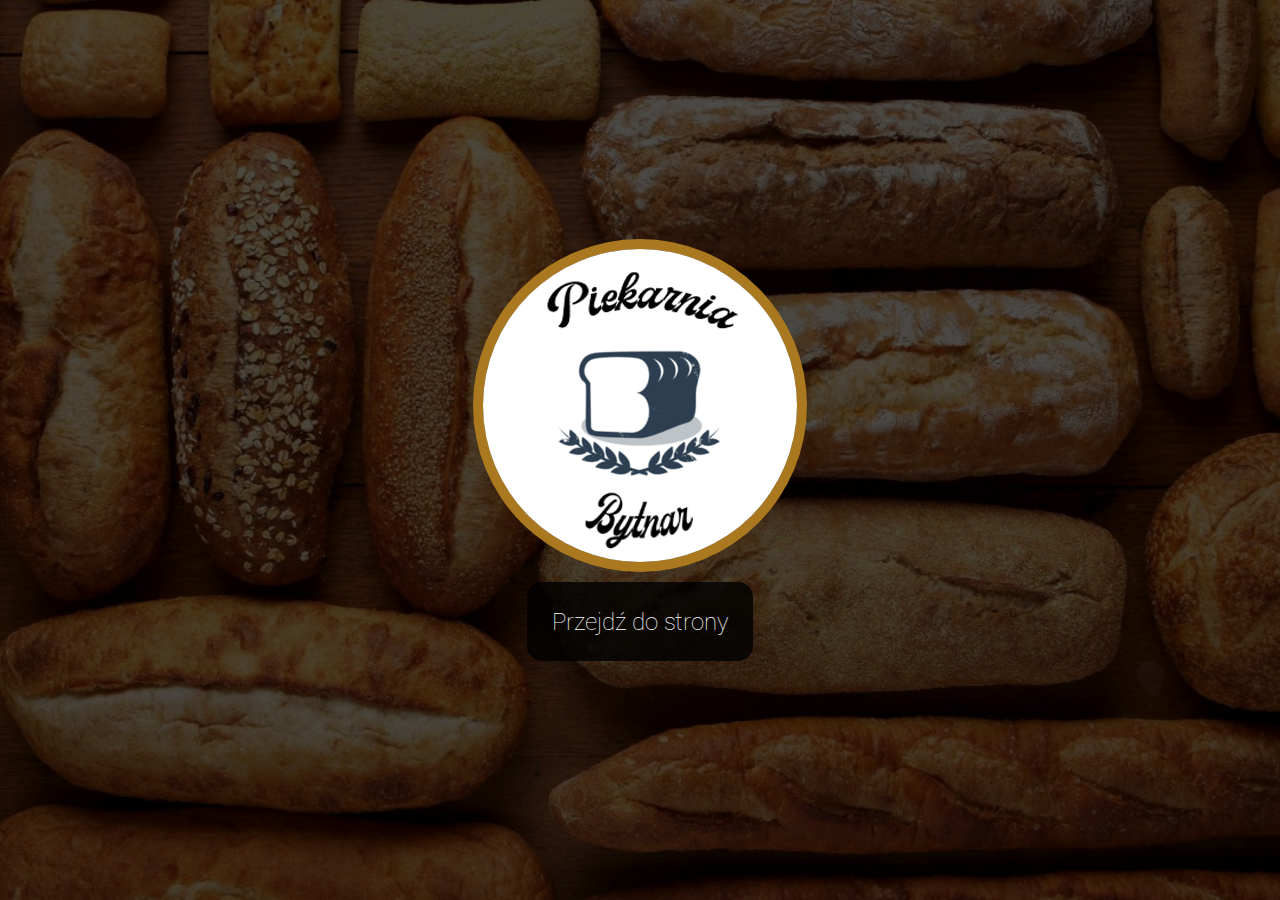
==== index.html @ 79db2005 "Content, footer" ====
<!DOCTYPE html>
<html lang="en">

<head>
    <meta charset="UTF-8">
    <meta name="viewport" content="width=device-width, initial-scale=1.0">
    <meta http-equiv="X-UA-Compatible" content="ie=edge">
    <link rel="stylesheet" href="css/style.css">
    <link rel="stylesheet" href="css/fontello.css">
    <title>Piekarnia "Bytnar"</title>
</head>
<div id="coverImage">
    <div id="blackCurtain">
        <img src="img/logoChlebKwadrat.png" alt="Logo" id="logoImage">
        <div id="moveToPage">Przejdź do strony</div>
    </div>
</div>

<div id="container">
    <div id="slider">
        <img src="img/logoChlebKwadrat.png" alt="Logo" id="sliderLogo">
        <div id="photo1"></div>
        <div id="photo2"></div>
    </div>
    <nav>
        <div id="menu">
            <ul>
                <li><a href="ofirmie.html">O firmie</a></li>
                <li><a href="oferta.html">Oferta</a></li>
                <li><a href="galeria.html">Galeria</a></li>
                <li><a href="kontakt.html">Kontakt</a></li>
            </ul>
        </div>
    </nav>
    <div id="content">
        Lorem ipsum dolor sit amet consectetur adipisicing elit. Sequi ad temporibus deserunt veniam quo laborum magnam perspiciatis, rem impedit eum, molestias magni dignissimos? Nam maxime provident veniam, consectetur rem vitae!
        Eum assumenda cumque sint consectetur, sequi expedita iusto! Numquam at, aliquid ducimus excepturi aut nesciunt corrupti libero alias inventore impedit doloremque, error vero enim aperiam maiores architecto, ullam ut ipsa!
        Quae rerum, asperiores sit necessitatibus debitis, voluptatem ea quia minus minima nesciunt dignissimos perferendis dolor, maiores odit ipsa cum delectus provident magnam! Ipsam voluptas expedita est dolore, ratione impedit totam?
        Porro voluptatem labore saepe est quis quae officiis, debitis iste repellat itaque voluptate alias voluptatibus, fuga delectus ullam eum distinctio numquam sint perspiciatis, placeat odio ipsam necessitatibus. Laudantium, nisi obcaecati.
        Odit consequuntur optio error ea velit iusto ratione aliquid omnis ab magnam, alias placeat perspiciatis qui facilis id unde nostrum eveniet quas. Odit ab, blanditiis quis sapiente amet eveniet suscipit.
        Nesciunt natus iure rerum consequatur nihil, veniam velit quidem cupiditate tempora eaque tempore. Autem, culpa eligendi! Ipsum nulla error id voluptates quod obcaecati perspiciatis sapiente enim autem quam, quas libero.
        Voluptas laboriosam, alias, repellat porro earum, obcaecati placeat debitis dolores culpa harum quasi cumque praesentium commodi aut deleniti vero possimus! Maiores dolorem molestias labore rem eaque aut nostrum facere minus?
        Ipsam voluptatibus dolorem laudantium repudiandae delectus, odit, nobis aperiam exercitationem eveniet cumque molestiae officia obcaecati aut tempore quam eos labore fugiat mollitia sunt accusantium unde! Deleniti maxime recusandae ut doloribus!
        Sunt nostrum, magnam illum, dignissimos itaque perferendis reprehenderit quas explicabo et iure nesciunt? Explicabo quod facere a consectetur maxime vitae laudantium esse quos velit debitis, sunt inventore voluptates sapiente quas?
        At quae nobis sit nihil quo maiores aliquam quam iure cupiditate eaque maxime tenetur iste deleniti ullam placeat voluptatem quisquam, ea reprehenderit quas neque unde in quod ipsa quasi? Sit?
        Natus doloremque sapiente recusandae officia porro repellat deserunt neque, ipsum non culpa eligendi consequatur ipsam, cumque expedita laborum ducimus ea provident sint rerum possimus dolor quae sed suscipit beatae? Reprehenderit.
        Aliquam ipsum voluptas aperiam optio rerum accusantium quia repudiandae fugit itaque explicabo facilis suscipit, beatae fugiat doloremque maxime repellat veniam eveniet omnis qui dolor consequatur blanditiis amet quaerat. Quas, labore!
        Obcaecati quas porro quaerat quidem earum eius expedita quisquam sunt tenetur. Soluta, illo? Quibusdam nihil, ratione minus, doloribus facilis quasi amet voluptate, et magni voluptatum voluptatem ab id hic officiis.
        Quasi nemo sequi eaque nam fuga corrupti tenetur possimus vero aut, eum omnis enim delectus doloremque voluptas totam atque nulla corporis sed at pariatur asperiores? Harum eum facilis iste quis.
        Cumque, possimus ad odio deserunt non ducimus voluptas! Omnis enim fugit suscipit voluptatem. Hic asperiores doloremque voluptatum alias ad! Non quidem architecto maiores temporibus vitae sequi reprehenderit quis quisquam quam?
        Magnam culpa necessitatibus, vel libero eveniet blanditiis adipisci expedita ad corporis quod iste possimus dolore quos corrupti est nemo minima dicta nesciunt nam sequi reprehenderit quibusdam unde non. Rem, accusantium?
        Laborum, rem. Eos eaque dignissimos qui aut deserunt, aperiam aspernatur laboriosam est perferendis placeat aliquam ipsa error culpa neque nemo provident facere unde accusamus cum dolores sequi. Quae, accusamus cupiditate.
        Exercitationem deleniti eaque autem in iusto aperiam! Sit autem est dolorem asperiores ratione hic illo, illum fugit ea officiis modi qui repellendus eos. Animi esse enim nihil illo delectus fugit?
        Vero necessitatibus officia dolore accusantium blanditiis minus laborum doloremque, aliquam nesciunt quis pariatur obcaecati. Facilis ipsum quod libero illum doloremque? Numquam id illum dolor molestias rerum facilis adipisci nobis doloribus?
        In, corrupti dolorum, voluptates id sed cumque expedita dolore debitis perspiciatis quam assumenda sit laudantium quod soluta dolor officia obcaecati qui exercitationem fugit illo nihil adipisci suscipit minima. Debitis, autem.
    </div>
    <div id="footer">
        <ul id="socialMedia">
            <li id="fb"><a href="ofirmie.html"><i class="icon-facebook"></i></a></li>
            <li id="in"><a href="oferta.html"><i class="icon-instagram"></i></a></li>
            <li id="yt"><a href="galeria.html"><i class="icon-youtube"></i></a></li>
        </ul>
        <p id="footerText">2020 &copy; Wszelkie prawa zastrzeżone. Piekarnia <q>Bytnar</q></p>
    </div>
</div>

<script src='js/app.js'></script>

</html>
---- css/style.css ----
@font-face{
	font-family: Roboto;
	src: url('../fonts/roboto/Roboto-Thin.ttf');
}

* {
	padding: 0;
	margin: 0;
	box-sizing: border-box;
	
}
#container{
	display: none;
}
@keyframes showContent{
	0%{
		opacity: 0;
	}
	100%{
		opacity: 1;
	}
}
.showContainer{
	animation-name: showContent;
	animation-duration: .5s;
	animation-fill-mode: forwards;
}
/*firstPage*/
#coverImage{
	position: absolute;
	z-index: 4;
	width: 100%;
	top: 0;
	left: 0;
	background-image: url('../img/piekarnia.jpg');
	height: 100vh;
	background-size: cover;
	background-position: center;
	background-repeat: no-repeat;
}


#blackCurtain{
	height: 100%;
	background-color: rgba(0, 0, 0, 0.7);
	display: flex;
	justify-content: center;
	align-items: center;
	flex-direction: column;
}

#logoImage{
	border: 10px rgb(170, 121, 31) solid;
	border-radius: 100%;
}

#moveToPage{
	margin-top: 10px;
	background-color: rgba(0,0,0, 0.8);
	color: white;
	padding: 25px;
	border-radius: 15px;
	font-size: 1.5em;
	font-family: Roboto;
	cursor: pointer;
	transition: .2s;
	
}

#moveToPage:hover{
	background-color: rgba(255,255,255, 0.8);
	color: black;
}

@keyframes movePage{
	0%{
		opacity: 1;
	}
	100%{
		opacity: 0;
	}
}

.move{
	animation-name: movePage;
	animation-duration: 1s;
	animation-fill-mode: forwards;
}

/*mainContent*/

#slider{
	position: relative;
	height: 30vh;
	display: flex;
	align-items: center;
	overflow: hidden;
}

@keyframes changeOpacity1{
	0%{
		opacity: 1;
	}
	50%{
		opacity: 0;
	}
	100%{
		opacity: 1;
	}
}

@keyframes changeOpacity2{
	0%{
		opacity: 0;
	}
	50%{
		opacity: 1;
	}
	100%{
		opacity: 0;
	}
}
#photo1{
	animation-name: changeOpacity1;
	animation-duration: 10s;
	animation-iteration-count: infinite;
	z-index: 2;
	position: absolute;
	width: 100%;
	background-image: url('../img/photo1.jpg');
	height: 100%;
	background-size: cover;
	background-repeat: no-repeat;
}

#photo2{
	animation-name: changeOpacity2;
	animation-duration: 10s;
	animation-iteration-count: infinite;
	z-index: 1;
	width: 100%;
	position: absolute;
	background-image: url('../img/photo2.jpeg');
	height: 100%;
	background-size: cover;
	background-repeat: no-repeat;
}


#sliderLogo{
	z-index: 3;
	border: 10px rgb(170, 121, 31) solid;
	border-radius: 100%;
	width: 170px;
	margin-left: 5vw;
}

/*menu*/

#menu > ul{
	flex-wrap: wrap;
	list-style-type: none;
	display: flex;
	width: 100%;
	justify-content: space-evenly;
	align-items: center;
	background-color: #ecad4d;
	padding: 10px;
	box-shadow: 1px 1px 5px 0px rgba(0,0,0,0.5);
}

#menu > ul > li{
	transition: .2s;
	border-radius: 5px;
}
#menu > ul > li:hover{
	background-color: rgba(0,0,0,0.1);
	cursor: pointer;
}

#menu > ul > li > a{
	display: block;
	position: relative;
	padding: 10px 15px;
	color: white;
	font-size: 24px;
	text-decoration: none;
	font-family: Roboto;
	font-weight: bold;
}

/*content*/
#content{
	margin-top: 20px;
	width: 1200px;
	margin-left: auto;
	margin-right: auto;
	background-color: #ecad4d;
	border-radius: 5px;
	padding: 30px;
}
@media screen and (max-width: 1260px){
	#content{
		max-width: 100%;
	}
}

/*footer*/
#footer{
	background-color: rgba(0,0,0,0.9);
	width: 100%;
	bottom: 0;
	margin-top: 50px;
}

@media screen and (max-width: 800px){
	#socialMedia{
		max-width: 100%;
	}
}

#socialMedia{
	flex-wrap: wrap;
	list-style-type: none;
	display: flex;
	width: 800px;
	margin-left: auto;
	margin-right: auto;
}
#socialMedia > li{
	flex: 1;
	display: block;
	position: relative;
	text-align: center;
	transition: .2s;
}

#socialMedia > li > a {
	display: block;
	position: relative;
	color: white;
	text-decoration: none;
	font-size: 2.5em;
	padding: 30px;
}
#fb:hover{
	background-color: #4267b2;
}
#in:hover{
	background-color: #8e389d;
}
#yt:hover{
	background-color: #ff0000;
}

#footerText{
	background: rgb(0,0,0);
	color: white;
	text-align: center;
	font-family: Roboto;
	font-size: 18px;
	padding: 10px;
}
---- css/fontello.css ----
@font-face {
  font-family: 'fontello';
  src: url('../font/fontello.eot?65684531');
  src: url('../font/fontello.eot?65684531#iefix') format('embedded-opentype'),
       url('../font/fontello.woff2?65684531') format('woff2'),
       url('../font/fontello.woff?65684531') format('woff'),
       url('../font/fontello.ttf?65684531') format('truetype'),
       url('../font/fontello.svg?65684531#fontello') format('svg');
  font-weight: normal;
  font-style: normal;
}
/* Chrome hack: SVG is rendered more smooth in Windozze. 100% magic, uncomment if you need it. */
/* Note, that will break hinting! In other OS-es font will be not as sharp as it could be */
/*
@media screen and (-webkit-min-device-pixel-ratio:0) {
  @font-face {
    font-family: 'fontello';
    src: url('../font/fontello.svg?65684531#fontello') format('svg');
  }
}
*/
 
 [class^="icon-"]:before, [class*=" icon-"]:before {
  font-family: "fontello";
  font-style: normal;
  font-weight: normal;
  speak: none;
 
  display: inline-block;
  text-decoration: inherit;
  width: 1em;
  margin-right: .2em;
  text-align: center;
  /* opacity: .8; */
 
  /* For safety - reset parent styles, that can break glyph codes*/
  font-variant: normal;
  text-transform: none;
 
  /* fix buttons height, for twitter bootstrap */
  line-height: 1em;
 
  /* Animation center compensation - margins should be symmetric */
  /* remove if not needed */
  margin-left: .2em;
 
  /* you can be more comfortable with increased icons size */
  /* font-size: 120%; */
 
  /* Font smoothing. That was taken from TWBS */
  -webkit-font-smoothing: antialiased;
  -moz-osx-font-smoothing: grayscale;
 
  /* Uncomment for 3D effect */
  /* text-shadow: 1px 1px 1px rgba(127, 127, 127, 0.3); */
}
 
.icon-twitter:before { content: '\f099'; } /* '' */
.icon-facebook:before { content: '\f09a'; } /* '' */
.icon-youtube:before { content: '\f167'; } /* '' */
.icon-instagram:before { content: '\f16d'; } /* '' */
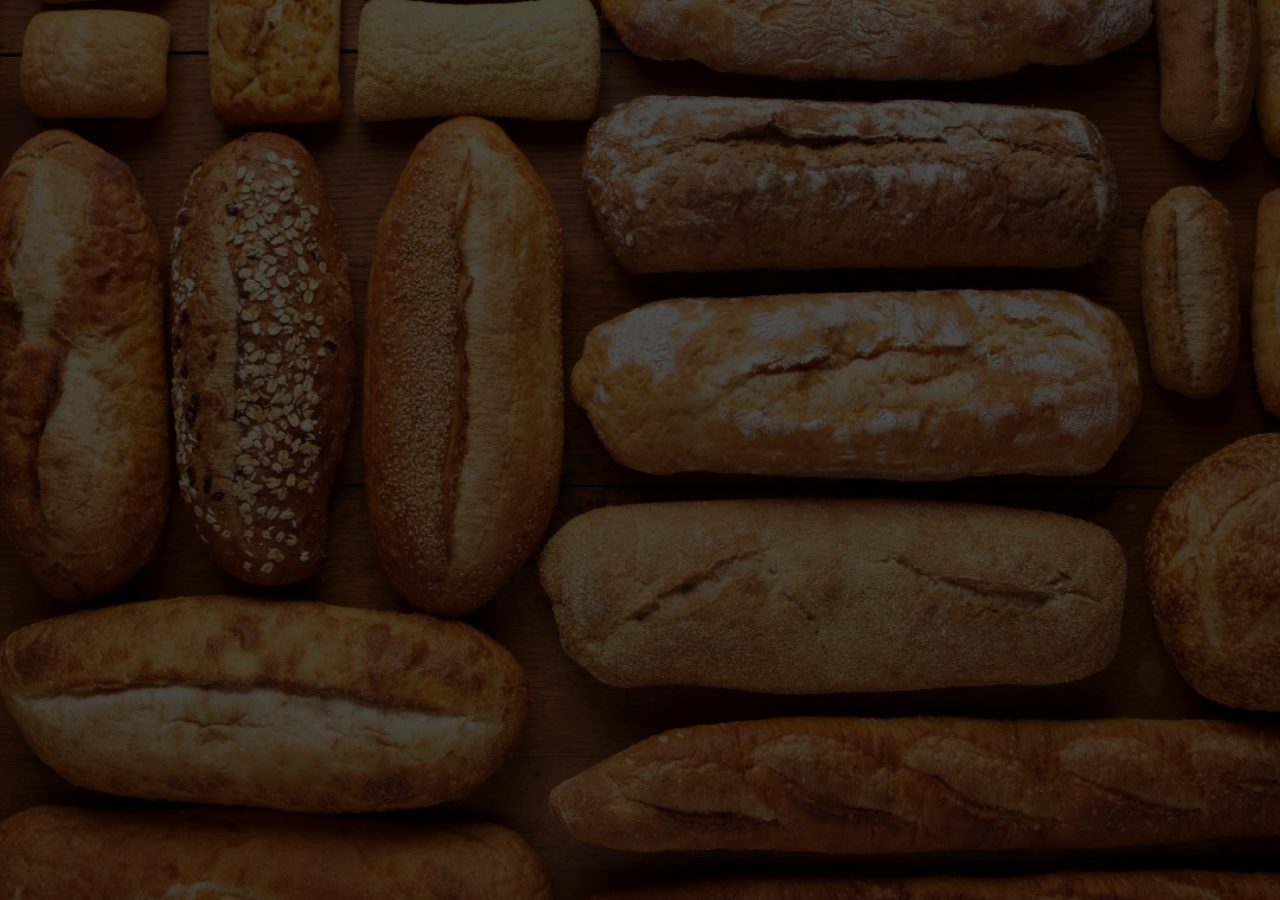
==== commit 40a3a7ac: "Animacje wiecej i content" ====
--- a/index.html
+++ b/index.html
@@ -18,7 +18,7 @@
 
 <div id="container">
     <div id="slider">
-        <img src="img/logoChlebKwadrat.png" alt="Logo" id="sliderLogo">
+        <a href="index.html"><img src="img/logoChlebKwadrat.png" alt="Logo" id="sliderLogo"></a>
         <div id="photo1"></div>
         <div id="photo2"></div>
     </div>
@@ -33,32 +33,15 @@
         </div>
     </nav>
     <div id="content">
-        Lorem ipsum dolor sit amet consectetur adipisicing elit. Sequi ad temporibus deserunt veniam quo laborum magnam perspiciatis, rem impedit eum, molestias magni dignissimos? Nam maxime provident veniam, consectetur rem vitae!
-        Eum assumenda cumque sint consectetur, sequi expedita iusto! Numquam at, aliquid ducimus excepturi aut nesciunt corrupti libero alias inventore impedit doloremque, error vero enim aperiam maiores architecto, ullam ut ipsa!
-        Quae rerum, asperiores sit necessitatibus debitis, voluptatem ea quia minus minima nesciunt dignissimos perferendis dolor, maiores odit ipsa cum delectus provident magnam! Ipsam voluptas expedita est dolore, ratione impedit totam?
-        Porro voluptatem labore saepe est quis quae officiis, debitis iste repellat itaque voluptate alias voluptatibus, fuga delectus ullam eum distinctio numquam sint perspiciatis, placeat odio ipsam necessitatibus. Laudantium, nisi obcaecati.
-        Odit consequuntur optio error ea velit iusto ratione aliquid omnis ab magnam, alias placeat perspiciatis qui facilis id unde nostrum eveniet quas. Odit ab, blanditiis quis sapiente amet eveniet suscipit.
-        Nesciunt natus iure rerum consequatur nihil, veniam velit quidem cupiditate tempora eaque tempore. Autem, culpa eligendi! Ipsum nulla error id voluptates quod obcaecati perspiciatis sapiente enim autem quam, quas libero.
-        Voluptas laboriosam, alias, repellat porro earum, obcaecati placeat debitis dolores culpa harum quasi cumque praesentium commodi aut deleniti vero possimus! Maiores dolorem molestias labore rem eaque aut nostrum facere minus?
-        Ipsam voluptatibus dolorem laudantium repudiandae delectus, odit, nobis aperiam exercitationem eveniet cumque molestiae officia obcaecati aut tempore quam eos labore fugiat mollitia sunt accusantium unde! Deleniti maxime recusandae ut doloribus!
-        Sunt nostrum, magnam illum, dignissimos itaque perferendis reprehenderit quas explicabo et iure nesciunt? Explicabo quod facere a consectetur maxime vitae laudantium esse quos velit debitis, sunt inventore voluptates sapiente quas?
-        At quae nobis sit nihil quo maiores aliquam quam iure cupiditate eaque maxime tenetur iste deleniti ullam placeat voluptatem quisquam, ea reprehenderit quas neque unde in quod ipsa quasi? Sit?
-        Natus doloremque sapiente recusandae officia porro repellat deserunt neque, ipsum non culpa eligendi consequatur ipsam, cumque expedita laborum ducimus ea provident sint rerum possimus dolor quae sed suscipit beatae? Reprehenderit.
-        Aliquam ipsum voluptas aperiam optio rerum accusantium quia repudiandae fugit itaque explicabo facilis suscipit, beatae fugiat doloremque maxime repellat veniam eveniet omnis qui dolor consequatur blanditiis amet quaerat. Quas, labore!
-        Obcaecati quas porro quaerat quidem earum eius expedita quisquam sunt tenetur. Soluta, illo? Quibusdam nihil, ratione minus, doloribus facilis quasi amet voluptate, et magni voluptatum voluptatem ab id hic officiis.
-        Quasi nemo sequi eaque nam fuga corrupti tenetur possimus vero aut, eum omnis enim delectus doloremque voluptas totam atque nulla corporis sed at pariatur asperiores? Harum eum facilis iste quis.
-        Cumque, possimus ad odio deserunt non ducimus voluptas! Omnis enim fugit suscipit voluptatem. Hic asperiores doloremque voluptatum alias ad! Non quidem architecto maiores temporibus vitae sequi reprehenderit quis quisquam quam?
-        Magnam culpa necessitatibus, vel libero eveniet blanditiis adipisci expedita ad corporis quod iste possimus dolore quos corrupti est nemo minima dicta nesciunt nam sequi reprehenderit quibusdam unde non. Rem, accusantium?
-        Laborum, rem. Eos eaque dignissimos qui aut deserunt, aperiam aspernatur laboriosam est perferendis placeat aliquam ipsa error culpa neque nemo provident facere unde accusamus cum dolores sequi. Quae, accusamus cupiditate.
-        Exercitationem deleniti eaque autem in iusto aperiam! Sit autem est dolorem asperiores ratione hic illo, illum fugit ea officiis modi qui repellendus eos. Animi esse enim nihil illo delectus fugit?
-        Vero necessitatibus officia dolore accusantium blanditiis minus laborum doloremque, aliquam nesciunt quis pariatur obcaecati. Facilis ipsum quod libero illum doloremque? Numquam id illum dolor molestias rerum facilis adipisci nobis doloribus?
-        In, corrupti dolorum, voluptates id sed cumque expedita dolore debitis perspiciatis quam assumenda sit laudantium quod soluta dolor officia obcaecati qui exercitationem fugit illo nihil adipisci suscipit minima. Debitis, autem.
+        <p class="contentText">Jedyna taka piekarnia w Opolu</p>
+        <img src="img/piekarniaContent.jpg" alt="Piekarnia" id="piekarniaContent"/>
+        <p class="contentText">Skosztuj najlepszych i tradycyjnych wypieków, których receptury sięgają ponad dwustu lat</p>
     </div>
     <div id="footer">
         <ul id="socialMedia">
-            <li id="fb"><a href="ofirmie.html"><i class="icon-facebook"></i></a></li>
-            <li id="in"><a href="oferta.html"><i class="icon-instagram"></i></a></li>
-            <li id="yt"><a href="galeria.html"><i class="icon-youtube"></i></a></li>
+            <li id="fb"><a href="facebookLink"><i class="icon-facebook"></i></a></li>
+            <li id="in"><a href="instagramLink"><i class="icon-instagram"></i></a></li>
+            <li id="yt"><a href="youtubeLink"><i class="icon-youtube"></i></a></li>
         </ul>
         <p id="footerText">2020 &copy; Wszelkie prawa zastrzeżone. Piekarnia <q>Bytnar</q></p>
     </div>
--- a/css/style.css
+++ b/css/style.css
@@ -1,6 +1,10 @@
 @font-face{
 	font-family: Roboto;
 	src: url('../fonts/roboto/Roboto-Thin.ttf');
+}
+@font-face{
+	font-family: coco;
+	src: url('../fonts/cocogoose/CocogooseProLight-trial.ttf');
 }
 
 * {
@@ -49,12 +53,41 @@
 	flex-direction: column;
 }
 
+@keyframes changeLogo{
+	0%{
+		opacity: 0;
+		transform: translateY(-50px);
+	}
+	100%{
+		opacity: 1;
+		transform: translateY(0);
+	}
+}
 #logoImage{
+	opacity: 0;
+	animation-name: changeLogo;
+	animation-duration: 1s;
+	animation-fill-mode: forwards;
+	animation-delay: .2s;
 	border: 10px rgb(170, 121, 31) solid;
 	border-radius: 100%;
 }
 
+@keyframes showButton{
+	0%{
+		opacity: 0;
+	}
+	100%{
+		opacity: 1;
+	}
+}
+
 #moveToPage{
+	animation-name: showButton;
+	animation-duration: .5s;
+	animation-delay: 1.2s;
+	opacity: 0;
+	animation-fill-mode: forwards;
 	margin-top: 10px;
 	background-color: rgba(0,0,0, 0.8);
 	color: white;
@@ -146,8 +179,8 @@
 	background-repeat: no-repeat;
 }
 
-
 #sliderLogo{
+	position: relative;
 	z-index: 3;
 	border: 10px rgb(170, 121, 31) solid;
 	border-radius: 100%;
@@ -191,13 +224,36 @@
 
 /*content*/
 #content{
+	text-align: center;
 	margin-top: 20px;
 	width: 1200px;
 	margin-left: auto;
 	margin-right: auto;
 	background-color: #ecad4d;
 	border-radius: 5px;
-	padding: 30px;
+	padding: 50px;
+	
+}
+.contentText{
+	font-size: 40px;
+	color: white;
+	font-family: Roboto;
+	font-weight: bold;
+}
+@media screen and (max-width: 600px){
+	#piekarniaContent{
+		max-width: 100%;
+	}
+	.contentText{
+		font-size: 24px;
+	}
+}
+#piekarniaContent{
+	margin: 20px auto;
+	border: 3px solid white;
+	border-radius: 5px;
+	width: 500px;
+	height: auto;
 }
 @media screen and (max-width: 1260px){
 	#content{
@@ -209,7 +265,6 @@
 #footer{
 	background-color: rgba(0,0,0,0.9);
 	width: 100%;
-	bottom: 0;
 	margin-top: 50px;
 }
 
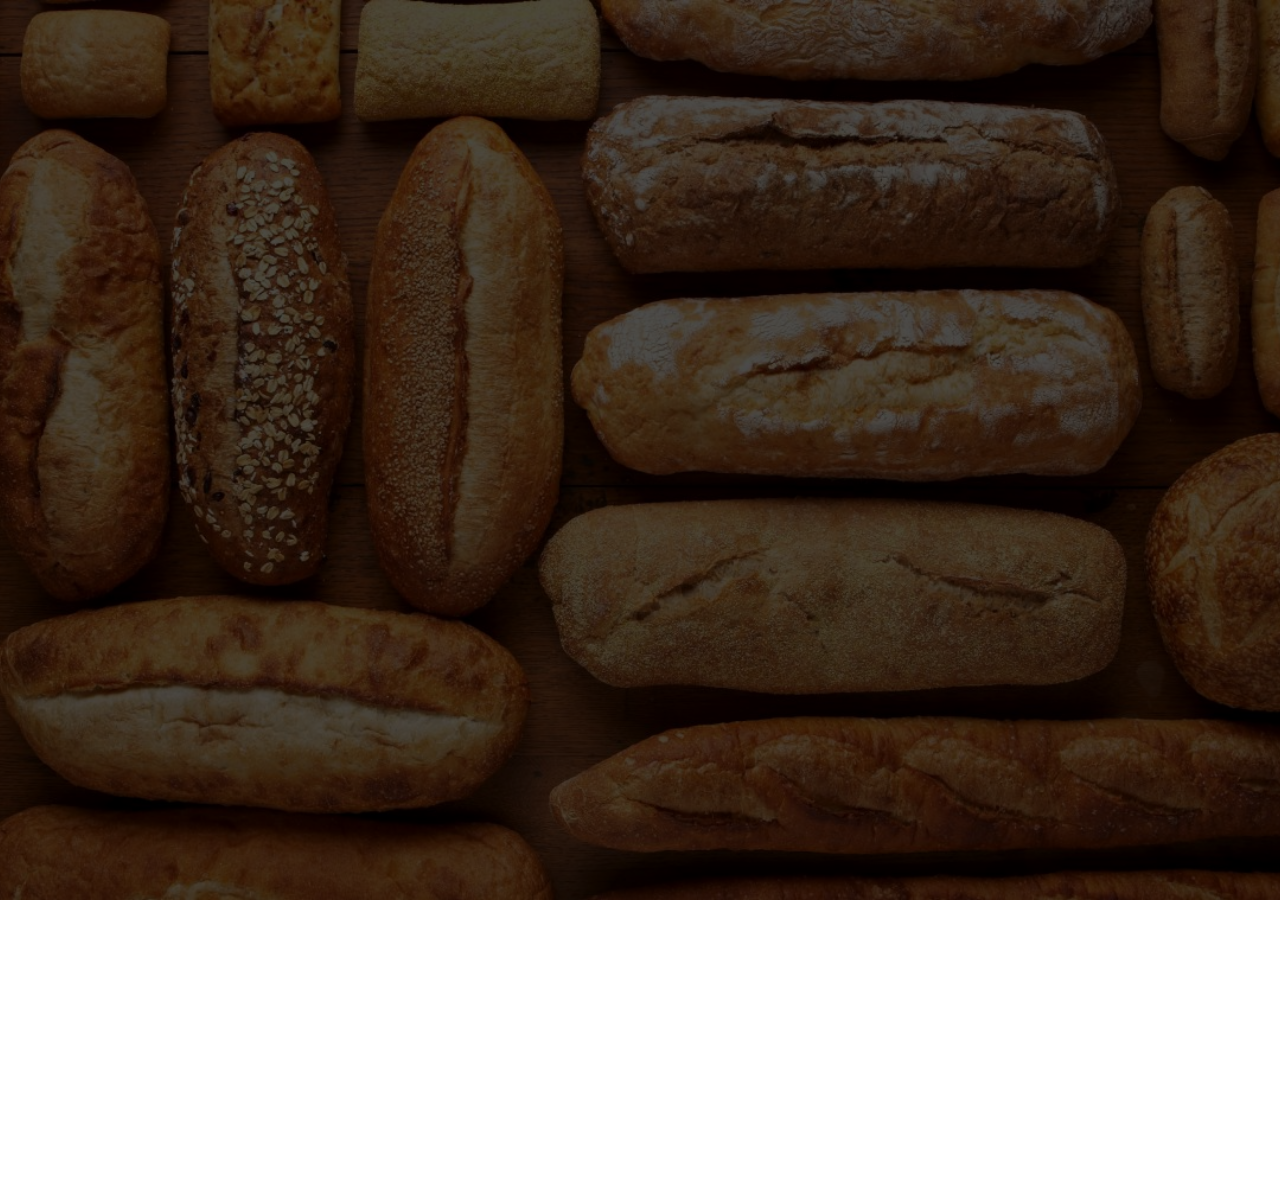
==== commit 4a800589: "Navbar fixed, images, different page animations." ====
--- a/index.html
+++ b/index.html
@@ -9,44 +9,62 @@
     <link rel="stylesheet" href="css/fontello.css">
     <title>Piekarnia "Bytnar"</title>
 </head>
-<div id="coverImage">
-    <div id="blackCurtain">
-        <img src="img/logoChlebKwadrat.png" alt="Logo" id="logoImage">
-        <div id="moveToPage">Przejdź do strony</div>
+
+<body>
+    <div id="coverImage">
+        <div id="blackCurtain">
+            <img src="img/logoChlebKwadrat.png" alt="Logo" id="logoImage">
+            <button id="moveToPage">Przejdź do strony</button>
+        </div>
     </div>
-</div>
 
-<div id="container">
-    <div id="slider">
-        <a href="index.html"><img src="img/logoChlebKwadrat.png" alt="Logo" id="sliderLogo"></a>
-        <div id="photo1"></div>
-        <div id="photo2"></div>
+    <div id="container">
+        <div id="slider">
+            <a href="index.html"><img src="img/logoChlebKwadrat.png" alt="Logo" id="sliderLogo"></a>
+            <div id="photo1"></div>
+            <div id="photo2"></div>
+        </div>
+        <nav>
+            <div id="menu">
+                <ul id="menuul">
+                    <li><a href="ofirmie.html">O firmie</a></li>
+                    <li><a href="oferta.html">Oferta</a></li>
+                    <li><a href="galeria.html">Galeria</a></li>
+                    <li><a href="kontakt.html">Kontakt</a></li>
+                </ul>
+                <div id="hamburger">
+                    <div id="line1" class="ham-el"></div>
+                    <div id="line2" class="ham-el"></div>
+                    <div id="line3" class="ham-el"></div>
+                </div>
+                <ul id="menuMobile">
+                    <li><a href="ofirmie.html">O firmie</a></li>
+                    <li><a href="oferta.html">Oferta</a></li>
+                    <li><a href="galeria.html">Galeria</a></li>
+                    <li><a href="kontakt.html">Kontakt</a></li>
+                </ul>
+            </div>
+            
+        </nav>
+        
+        <div id="content">
+            <p class="contentText">Jedyna taka piekarnia w Opolu</p>
+            <img src="img/piekarniaContent.jpg" alt="Piekarnia" id="piekarniaContent" />
+            <p class="contentText">Skosztuj najlepszych i tradycyjnych wypieków, których receptury sięgają ponad dwustu
+                lat</p>
+        </div>
+        <div id="footer">
+            <ul id="socialMedia">
+                <li id="fb"><a href="facebookLink"><i class="icon-facebook"></i></a></li>
+                <li id="in"><a href="instagramLink"><i class="icon-instagram"></i></a></li>
+                <li id="yt"><a href="youtubeLink"><i class="icon-youtube"></i></a></li>
+            </ul>
+            <p id="footerText">2020 &copy; Wszelkie prawa zastrzeżone. Piekarnia <q>Bytnar</q></p>
+        </div>
     </div>
-    <nav>
-        <div id="menu">
-            <ul>
-                <li><a href="ofirmie.html">O firmie</a></li>
-                <li><a href="oferta.html">Oferta</a></li>
-                <li><a href="galeria.html">Galeria</a></li>
-                <li><a href="kontakt.html">Kontakt</a></li>
-            </ul>
-        </div>
-    </nav>
-    <div id="content">
-        <p class="contentText">Jedyna taka piekarnia w Opolu</p>
-        <img src="img/piekarniaContent.jpg" alt="Piekarnia" id="piekarniaContent"/>
-        <p class="contentText">Skosztuj najlepszych i tradycyjnych wypieków, których receptury sięgają ponad dwustu lat</p>
-    </div>
-    <div id="footer">
-        <ul id="socialMedia">
-            <li id="fb"><a href="facebookLink"><i class="icon-facebook"></i></a></li>
-            <li id="in"><a href="instagramLink"><i class="icon-instagram"></i></a></li>
-            <li id="yt"><a href="youtubeLink"><i class="icon-youtube"></i></a></li>
-        </ul>
-        <p id="footerText">2020 &copy; Wszelkie prawa zastrzeżone. Piekarnia <q>Bytnar</q></p>
-    </div>
-</div>
 
-<script src='js/app.js'></script>
+    <script src='js/indexApp.js'></script>
+    <script src="js/app.js"></script>
+</body>
 
 </html>--- a/css/style.css
+++ b/css/style.css
@@ -11,18 +11,21 @@
 	padding: 0;
 	margin: 0;
 	box-sizing: border-box;
-	
+}
+
+body{
+	overflow: hidden;
+}
+@keyframes showContent{
+	0%{
+		opacity: 0;
+	}
+	100%{
+		opacity: 1;
+	}
 }
 #container{
-	display: none;
-}
-@keyframes showContent{
-	0%{
-		opacity: 0;
-	}
-	100%{
-		opacity: 1;
-	}
+	opacity: 0;
 }
 .showContainer{
 	animation-name: showContent;
@@ -129,6 +132,9 @@
 	align-items: center;
 	overflow: hidden;
 }
+#slider.margin{
+	margin-bottom: 90px;
+}
 
 @keyframes changeOpacity1{
 	0%{
@@ -186,32 +192,50 @@
 	border-radius: 100%;
 	width: 170px;
 	margin-left: 5vw;
-}
-
+	transition: transform .2s;
+}
+#sliderLogo:hover{
+	transform: scale(0.9);
+}
 /*menu*/
-
-#menu > ul{
+#menu{
+	position: relative;
+	display: flex;
+	align-items: center;
+	background-color: #ecad4d;
+	box-shadow: 1px 1px 5px 0px rgba(0,0,0,0.5);
+	flex-direction: column;
+	justify-content: flex-end;
+	transition: .2s;
+}
+#menu.scrolled{
+	position: fixed;
+	width: 100%;
+	top: 0;
+	box-shadow: none;
+	background-color: #282828;
+}
+
+#menuul{
 	flex-wrap: wrap;
 	list-style-type: none;
 	display: flex;
 	width: 100%;
 	justify-content: space-evenly;
 	align-items: center;
-	background-color: #ecad4d;
 	padding: 10px;
-	box-shadow: 1px 1px 5px 0px rgba(0,0,0,0.5);
-}
-
-#menu > ul > li{
+}
+
+#menuul> li{
 	transition: .2s;
 	border-radius: 5px;
 }
-#menu > ul > li:hover{
+#menuul> li:hover{
 	background-color: rgba(0,0,0,0.1);
 	cursor: pointer;
 }
 
-#menu > ul > li > a{
+#menuul> li > a{
 	display: block;
 	position: relative;
 	padding: 10px 15px;
@@ -222,6 +246,22 @@
 	font-weight: bold;
 }
 
+/*hamburger*/
+#hamburger{
+	display: none;
+}
+.ham-el{
+	transition: .2s;
+	width: 35px;
+	height: 5px;
+	margin-bottom: 5px;
+	background-color: white;
+	border-radius: 10px;
+}
+
+#menuMobile{
+	display: none;
+}
 /*content*/
 #content{
 	text-align: center;
@@ -240,14 +280,7 @@
 	font-family: Roboto;
 	font-weight: bold;
 }
-@media screen and (max-width: 600px){
-	#piekarniaContent{
-		max-width: 100%;
-	}
-	.contentText{
-		font-size: 24px;
-	}
-}
+
 #piekarniaContent{
 	margin: 20px auto;
 	border: 3px solid white;
@@ -317,10 +350,104 @@
 	padding: 10px;
 }
 
-
-
-
-
-
-
-
+/*mobile*/
+@media screen and (max-width: 768px){
+	#logoImage{
+		width: 250px;
+	}
+	#sliderLogo{
+		width: 150px;
+	}
+	#piekarniaContent{
+		max-width: 100%;
+	}
+	.contentText{
+		font-size: 28px;
+	}
+	#hamburger{
+		display: block;
+		padding: 17px;
+		cursor: pointer;
+		z-index: 6;
+	}
+
+	#line1.change1{
+		transform:  translateY(10px) rotate(45deg);
+	}
+	#line2.change2{
+		opacity: 0;
+	}
+	#line3.change3{
+		transform: translateY(-10px) rotate(-45deg);
+	}
+
+	#menu{
+		justify-content: flex-end;
+		position: static;
+	}
+	
+	#menuul{
+		display: none;
+	}
+	#menuMobile{
+		display: block;
+		opacity: 0;
+		height: 0;
+		transition: all .5s;
+		background-color: rgba(0,0,0,0.9);
+		overflow: hidden;
+		width: 100%;
+	}
+	#menuMobile > li {
+		display: block;
+		width: auto;
+		position: relative;
+		padding: 10px;
+	}
+	#menuMobile > li > a{
+		display: block;
+		width: auto;
+		position: relative;
+		color: white;
+		text-decoration: none;
+		font-family: Roboto;
+		font-size: 20px;
+	}
+	#menuMobile.is-active{
+		opacity: 1;
+		height: 40vh;
+		display: flex;
+		flex-direction: column;
+		list-style-type: none;
+		justify-content: space-evenly;
+		width: 100%;
+		background-color: rgba(0,0,0,0.9);
+		padding: 10px;
+	}
+	#menuMobile.is-active > li {
+		display: block;
+		width: auto;
+		position: relative;
+		padding: 10px;
+	}
+	#menuMobile.is-active > li > a{
+		display: block;
+		width: auto;
+		position: relative;
+		color: white;
+		text-decoration: none;
+		font-family: Roboto;
+		font-size: 20px;
+	}
+	#menuMobile.is-active > li:hover{
+		background-color: rgba(0,0,0,0.5);
+	}
+}
+
+
+
+
+
+
+
+
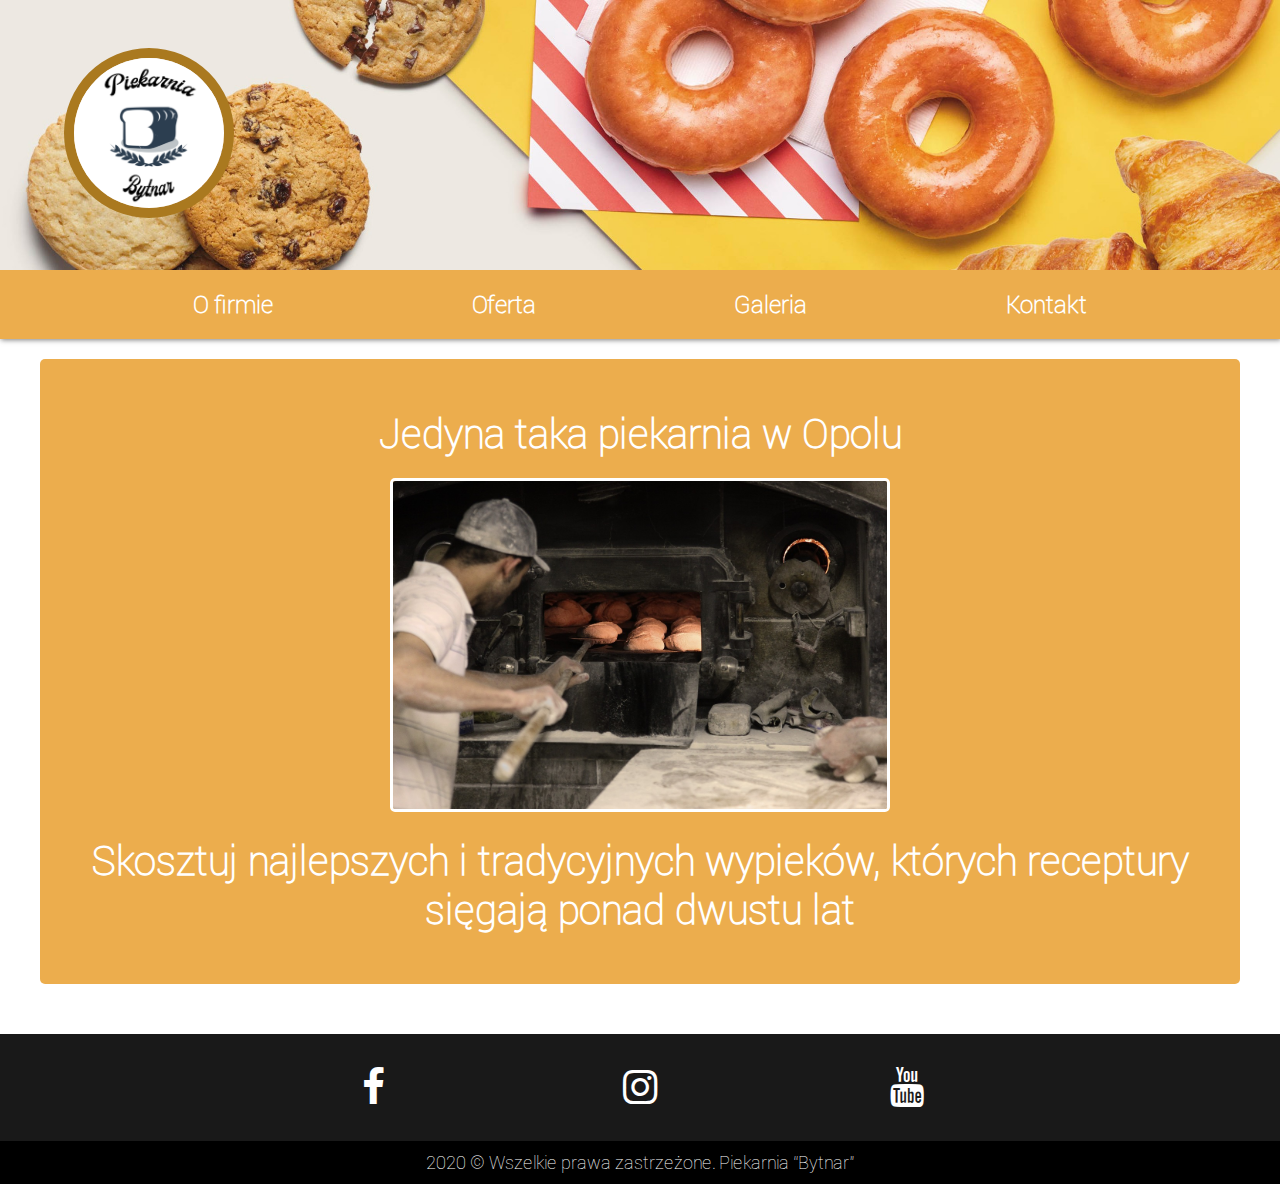
==== commit 0bb58f89: "Changes" ====
--- a/index.html
+++ b/index.html
@@ -8,16 +8,10 @@
     <link rel="stylesheet" href="css/style.css">
     <link rel="stylesheet" href="css/fontello.css">
     <title>Piekarnia "Bytnar"</title>
+
 </head>
 
 <body>
-    <div id="coverImage">
-        <div id="blackCurtain">
-            <img src="img/logoChlebKwadrat.png" alt="Logo" id="logoImage">
-            <button id="moveToPage">Przejdź do strony</button>
-        </div>
-    </div>
-
     <div id="container">
         <div id="slider">
             <a href="index.html"><img src="img/logoChlebKwadrat.png" alt="Logo" id="sliderLogo"></a>
@@ -25,19 +19,14 @@
             <div id="photo2"></div>
         </div>
         <nav>
+            <div id="air"></div>
             <div id="menu">
-                <ul id="menuul">
-                    <li><a href="ofirmie.html">O firmie</a></li>
-                    <li><a href="oferta.html">Oferta</a></li>
-                    <li><a href="galeria.html">Galeria</a></li>
-                    <li><a href="kontakt.html">Kontakt</a></li>
-                </ul>
                 <div id="hamburger">
                     <div id="line1" class="ham-el"></div>
                     <div id="line2" class="ham-el"></div>
                     <div id="line3" class="ham-el"></div>
                 </div>
-                <ul id="menuMobile">
+                <ul id="menuList">
                     <li><a href="ofirmie.html">O firmie</a></li>
                     <li><a href="oferta.html">Oferta</a></li>
                     <li><a href="galeria.html">Galeria</a></li>
@@ -56,14 +45,13 @@
         <div id="footer">
             <ul id="socialMedia">
                 <li id="fb"><a href="facebookLink"><i class="icon-facebook"></i></a></li>
-                <li id="in"><a href="instagramLink"><i class="icon-instagram"></i></a></li>
+                <li id="insta"><a href="instagramLink"><i class="icon-instagram"></i></a></li>
                 <li id="yt"><a href="youtubeLink"><i class="icon-youtube"></i></a></li>
             </ul>
             <p id="footerText">2020 &copy; Wszelkie prawa zastrzeżone. Piekarnia <q>Bytnar</q></p>
         </div>
     </div>
 
-    <script src='js/indexApp.js'></script>
     <script src="js/app.js"></script>
 </body>
 
--- a/css/style.css
+++ b/css/style.css
@@ -12,69 +12,13 @@
 	margin: 0;
 	box-sizing: border-box;
 }
-
 body{
-	overflow: hidden;
-}
-@keyframes showContent{
-	0%{
-		opacity: 0;
-	}
-	100%{
-		opacity: 1;
-	}
+	position: relative;
 }
 #container{
-	opacity: 0;
-}
-.showContainer{
-	animation-name: showContent;
-	animation-duration: .5s;
-	animation-fill-mode: forwards;
-}
-/*firstPage*/
-#coverImage{
-	position: absolute;
-	z-index: 4;
-	width: 100%;
-	top: 0;
-	left: 0;
-	background-image: url('../img/piekarnia.jpg');
-	height: 100vh;
-	background-size: cover;
-	background-position: center;
-	background-repeat: no-repeat;
-}
-
-
-#blackCurtain{
-	height: 100%;
-	background-color: rgba(0, 0, 0, 0.7);
-	display: flex;
-	justify-content: center;
-	align-items: center;
-	flex-direction: column;
-}
-
-@keyframes changeLogo{
-	0%{
-		opacity: 0;
-		transform: translateY(-50px);
-	}
-	100%{
-		opacity: 1;
-		transform: translateY(0);
-	}
-}
-#logoImage{
-	opacity: 0;
-	animation-name: changeLogo;
-	animation-duration: 1s;
-	animation-fill-mode: forwards;
-	animation-delay: .2s;
-	border: 10px rgb(170, 121, 31) solid;
-	border-radius: 100%;
-}
+	position: relative;
+}
+
 
 @keyframes showButton{
 	0%{
@@ -83,44 +27,6 @@
 	100%{
 		opacity: 1;
 	}
-}
-
-#moveToPage{
-	animation-name: showButton;
-	animation-duration: .5s;
-	animation-delay: 1.2s;
-	opacity: 0;
-	animation-fill-mode: forwards;
-	margin-top: 10px;
-	background-color: rgba(0,0,0, 0.8);
-	color: white;
-	padding: 25px;
-	border-radius: 15px;
-	font-size: 1.5em;
-	font-family: Roboto;
-	cursor: pointer;
-	transition: .2s;
-	
-}
-
-#moveToPage:hover{
-	background-color: rgba(255,255,255, 0.8);
-	color: black;
-}
-
-@keyframes movePage{
-	0%{
-		opacity: 1;
-	}
-	100%{
-		opacity: 0;
-	}
-}
-
-.move{
-	animation-name: movePage;
-	animation-duration: 1s;
-	animation-fill-mode: forwards;
 }
 
 /*mainContent*/
@@ -131,9 +37,6 @@
 	display: flex;
 	align-items: center;
 	overflow: hidden;
-}
-#slider.margin{
-	margin-bottom: 90px;
 }
 
 @keyframes changeOpacity1{
@@ -194,7 +97,7 @@
 	margin-left: 5vw;
 	transition: transform .2s;
 }
-#sliderLogo:hover{
+#sliderLogo:hover, #sliderLogo:focus{
 	transform: scale(0.9);
 }
 /*menu*/
@@ -208,15 +111,14 @@
 	justify-content: flex-end;
 	transition: .2s;
 }
-#menu.scrolled{
+#menu.menuFixed{
 	position: fixed;
 	width: 100%;
 	top: 0;
 	box-shadow: none;
 	background-color: #282828;
 }
-
-#menuul{
+#menuList{
 	flex-wrap: wrap;
 	list-style-type: none;
 	display: flex;
@@ -226,16 +128,16 @@
 	padding: 10px;
 }
 
-#menuul> li{
+#menuList> li{
 	transition: .2s;
 	border-radius: 5px;
 }
-#menuul> li:hover{
+#menuList> li:hover, li:focus{
 	background-color: rgba(0,0,0,0.1);
 	cursor: pointer;
 }
 
-#menuul> li > a{
+#menuList> li > a{
 	display: block;
 	position: relative;
 	padding: 10px 15px;
@@ -259,9 +161,6 @@
 	border-radius: 10px;
 }
 
-#menuMobile{
-	display: none;
-}
 /*content*/
 #content{
 	text-align: center;
@@ -272,8 +171,8 @@
 	background-color: #ecad4d;
 	border-radius: 5px;
 	padding: 50px;
-	
-}
+}
+
 .contentText{
 	font-size: 40px;
 	color: white;
@@ -334,10 +233,19 @@
 #fb:hover{
 	background-color: #4267b2;
 }
-#in:hover{
+.fbHover{
+	background-color: #4267b2;
+}
+#insta:hover{
 	background-color: #8e389d;
 }
+.inHover{
+	background-color: #8e389d;
+}
 #yt:hover{
+	background-color: #ff0000;
+}
+.ytHover{
 	background-color: #ff0000;
 }
 
@@ -380,31 +288,31 @@
 	#line3.change3{
 		transform: translateY(-10px) rotate(-45deg);
 	}
-
-	#menu{
-		justify-content: flex-end;
-		position: static;
-	}
-	
-	#menuul{
+	#menuList{
+		position: absolute;
+		top: 63px;
+		height: 0;
+		opacity: 0;
+		transition: .5s;
+		display: flex;
+		flex-direction: column;
+		list-style-type: none;
+		justify-content: space-evenly;
+		width: 100%;
+		padding: 10px;
+	}
+	#menuList > li {
 		display: none;
-	}
-	#menuMobile{
-		display: block;
-		opacity: 0;
-		height: 0;
-		transition: all .5s;
-		background-color: rgba(0,0,0,0.9);
-		overflow: hidden;
-		width: 100%;
-	}
-	#menuMobile > li {
-		display: block;
-		width: auto;
 		position: relative;
 		padding: 10px;
-	}
-	#menuMobile > li > a{
+		width: 100%;
+		opacity: 0;
+		transition: .2s;
+	}
+	#menuList > li > a{
+		display: none;
+		opacity: 0;
+		transition: .2s;
 		display: block;
 		width: auto;
 		position: relative;
@@ -413,25 +321,28 @@
 		font-family: Roboto;
 		font-size: 20px;
 	}
-	#menuMobile.is-active{
-		opacity: 1;
-		height: 40vh;
+	#menuList.is-active{
+		height: 45vh;
+		opacity: 1;
 		display: flex;
 		flex-direction: column;
 		list-style-type: none;
 		justify-content: space-evenly;
 		width: 100%;
-		background-color: rgba(0,0,0,0.9);
+		background-color: #191919;
 		padding: 10px;
 	}
-	#menuMobile.is-active > li {
+	#menuList.is-active > li {
+		opacity: 1;
 		display: block;
 		width: auto;
 		position: relative;
 		padding: 10px;
-	}
-	#menuMobile.is-active > li > a{
+		width: 100%;
+	}
+	#menuList.is-active > li > a{
 		display: block;
+		opacity: 1;
 		width: auto;
 		position: relative;
 		color: white;
@@ -439,15 +350,27 @@
 		font-family: Roboto;
 		font-size: 20px;
 	}
-	#menuMobile.is-active > li:hover{
+	#menuList.is-active > li:hover, li:focus{
 		background-color: rgba(0,0,0,0.5);
 	}
-}
-
-
-
-
-
-
-
-
+	#socialMedia > li{
+		transition: 0;
+	}
+	#fb:hover{
+		background-color: none;
+	}
+	#insta:hover{
+		background-color: none;
+	}
+	#yt:hover{
+		background-color: none;
+	}
+}
+
+
+
+
+
+
+
+
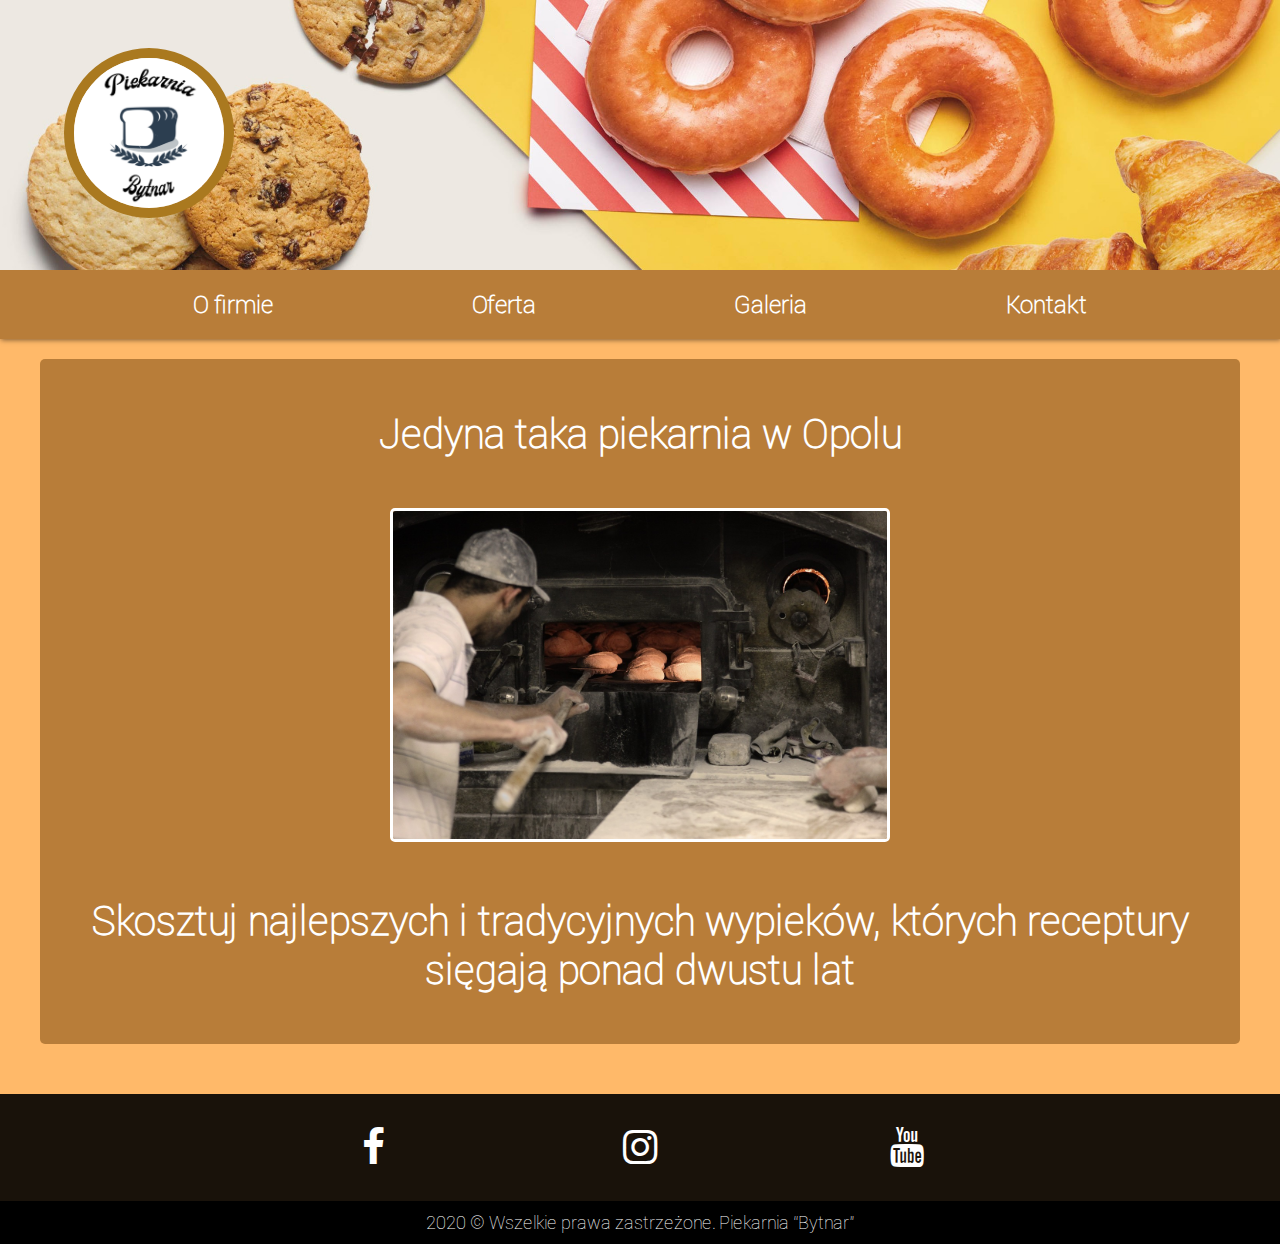
==== commit 39ca0abf: "Dużo zmian" ====
--- a/index.html
+++ b/index.html
@@ -44,9 +44,9 @@
         </div>
         <div id="footer">
             <ul id="socialMedia">
-                <li id="fb"><a href="facebookLink"><i class="icon-facebook"></i></a></li>
-                <li id="insta"><a href="instagramLink"><i class="icon-instagram"></i></a></li>
-                <li id="yt"><a href="youtubeLink"><i class="icon-youtube"></i></a></li>
+                <li id="fb"><a href="https://www.facebook.com/"><i class="icon-facebook"></i></a></li>
+                <li id="insta"><a href="https://www.instagram.com/"><i class="icon-instagram"></i></a></li>
+                <li id="yt"><a href="https://www.youtube.com/"><i class="icon-youtube"></i></a></li>
             </ul>
             <p id="footerText">2020 &copy; Wszelkie prawa zastrzeżone. Piekarnia <q>Bytnar</q></p>
         </div>
--- a/css/style.css
+++ b/css/style.css
@@ -14,12 +14,11 @@
 }
 body{
 	position: relative;
+	background-color: #FFB969;
 }
 #container{
 	position: relative;
 }
-
-
 @keyframes showButton{
 	0%{
 		opacity: 0;
@@ -28,9 +27,7 @@
 		opacity: 1;
 	}
 }
-
 /*mainContent*/
-
 #slider{
 	position: relative;
 	height: 30vh;
@@ -38,7 +35,6 @@
 	align-items: center;
 	overflow: hidden;
 }
-
 @keyframes changeOpacity1{
 	0%{
 		opacity: 1;
@@ -50,7 +46,6 @@
 		opacity: 1;
 	}
 }
-
 @keyframes changeOpacity2{
 	0%{
 		opacity: 0;
@@ -105,7 +100,7 @@
 	position: relative;
 	display: flex;
 	align-items: center;
-	background-color: #ecad4d;
+	background-color: #B87D39;
 	box-shadow: 1px 1px 5px 0px rgba(0,0,0,0.5);
 	flex-direction: column;
 	justify-content: flex-end;
@@ -116,7 +111,12 @@
 	width: 100%;
 	top: 0;
 	box-shadow: none;
-	background-color: #282828;
+	background-color: #19120a;
+	z-index: 150;
+}
+
+#menu.menuFixed #menuList > li:hover, li:focus{
+	background-color: rgba(255, 255, 255, 0.2);
 }
 #menuList{
 	flex-wrap: wrap;
@@ -133,9 +133,21 @@
 	border-radius: 5px;
 }
 #menuList> li:hover, li:focus{
-	background-color: rgba(0,0,0,0.1);
+	background-color: rgba(0, 0, 0, 0.1);
 	cursor: pointer;
 }
+
+.selected{
+	background-color: rgba(0, 0, 0, 0.1);
+	border-radius: 5px;
+	transition: .1s;
+}
+
+.changeColor{
+	background-color: rgba(255, 255, 255, 0.2);
+}
+
+
 
 #menuList> li > a{
 	display: block;
@@ -168,7 +180,7 @@
 	width: 1200px;
 	margin-left: auto;
 	margin-right: auto;
-	background-color: #ecad4d;
+	background-color: #B87D39;
 	border-radius: 5px;
 	padding: 50px;
 }
@@ -181,7 +193,7 @@
 }
 
 #piekarniaContent{
-	margin: 20px auto;
+	margin: 50px auto;
 	border: 3px solid white;
 	border-radius: 5px;
 	width: 500px;
@@ -289,10 +301,10 @@
 		transform: translateY(-10px) rotate(-45deg);
 	}
 	#menuList{
+		min-height: 0;
 		position: absolute;
 		top: 63px;
 		height: 0;
-		opacity: 0;
 		transition: .5s;
 		display: flex;
 		flex-direction: column;
@@ -322,7 +334,7 @@
 		font-size: 20px;
 	}
 	#menuList.is-active{
-		height: 45vh;
+		min-height: 60vh;
 		opacity: 1;
 		display: flex;
 		flex-direction: column;
@@ -331,6 +343,7 @@
 		width: 100%;
 		background-color: #191919;
 		padding: 10px;
+		z-index: 200;
 	}
 	#menuList.is-active > li {
 		opacity: 1;
@@ -351,7 +364,10 @@
 		font-size: 20px;
 	}
 	#menuList.is-active > li:hover, li:focus{
-		background-color: rgba(0,0,0,0.5);
+		background-color: rgba(255, 255, 255, 0.2);
+	}
+	.selected{
+		background-color:rgba(255, 255, 255, 0.2)
 	}
 	#socialMedia > li{
 		transition: 0;
